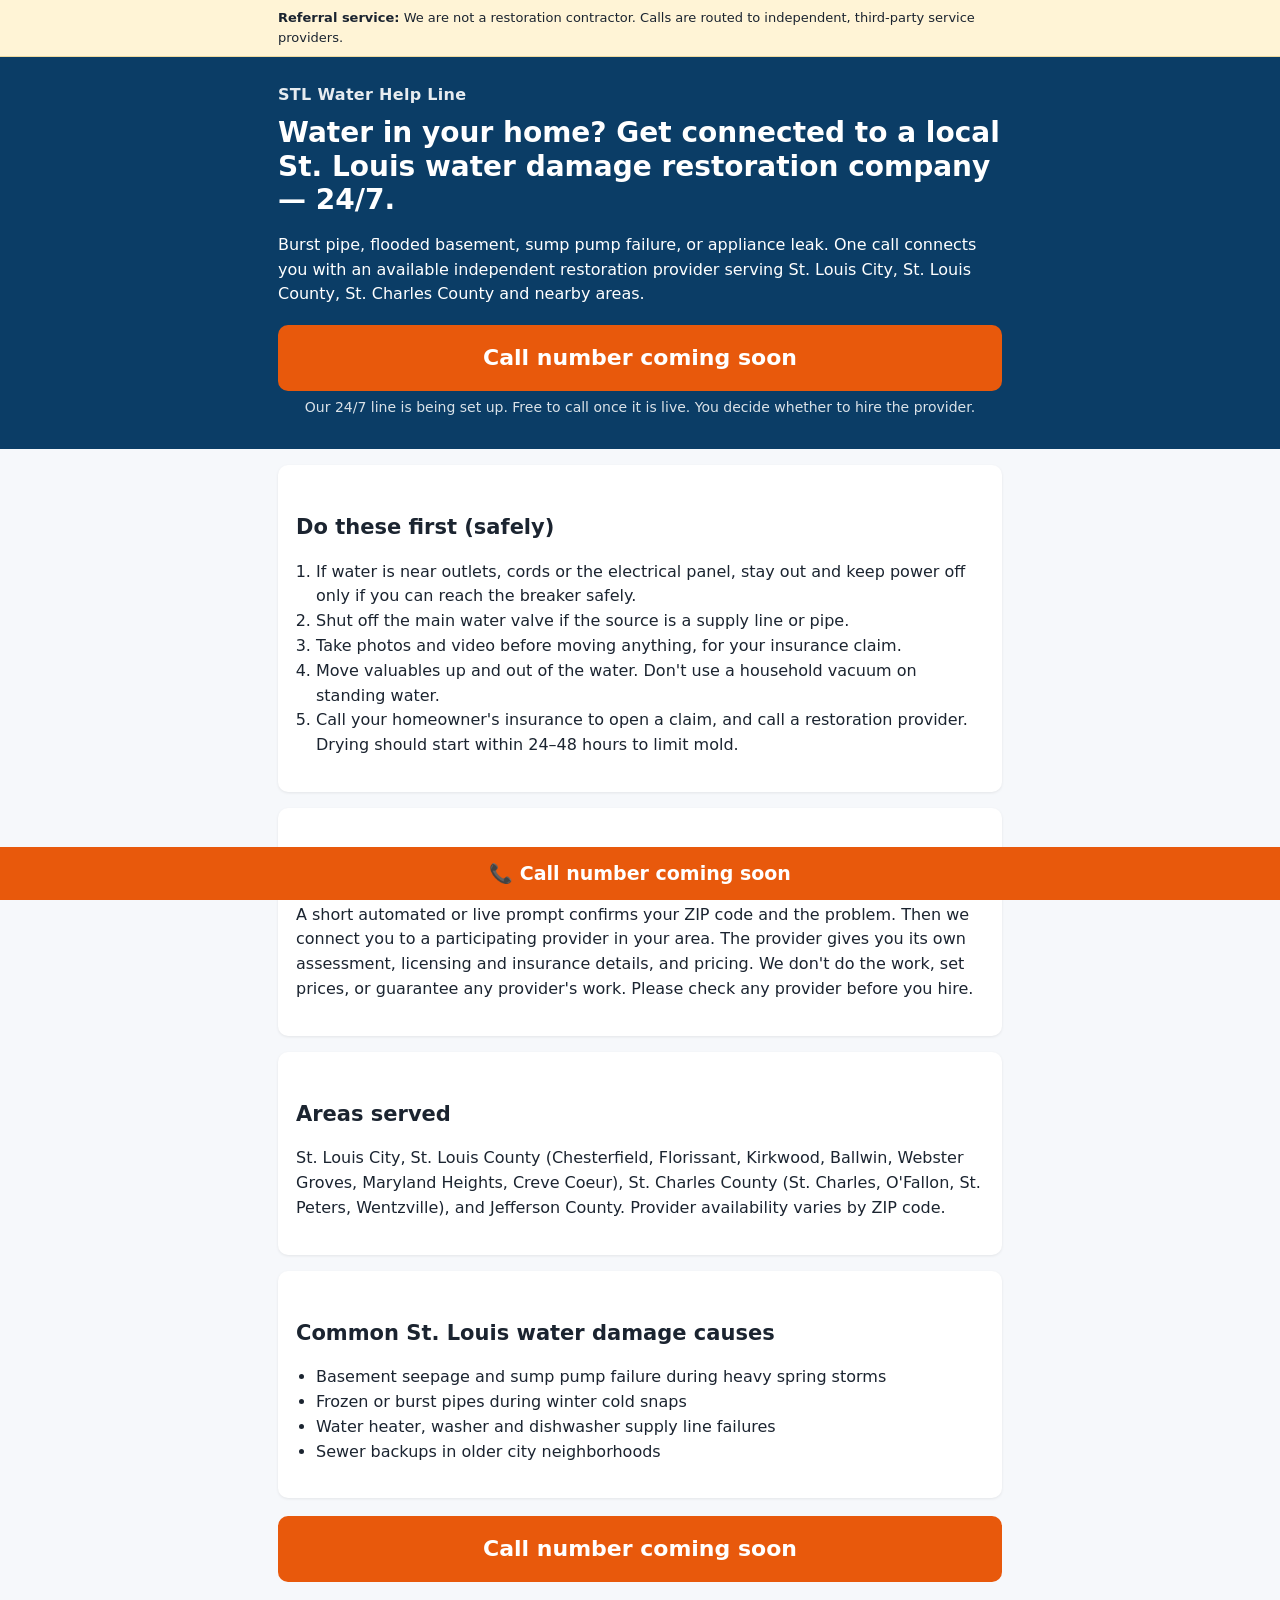
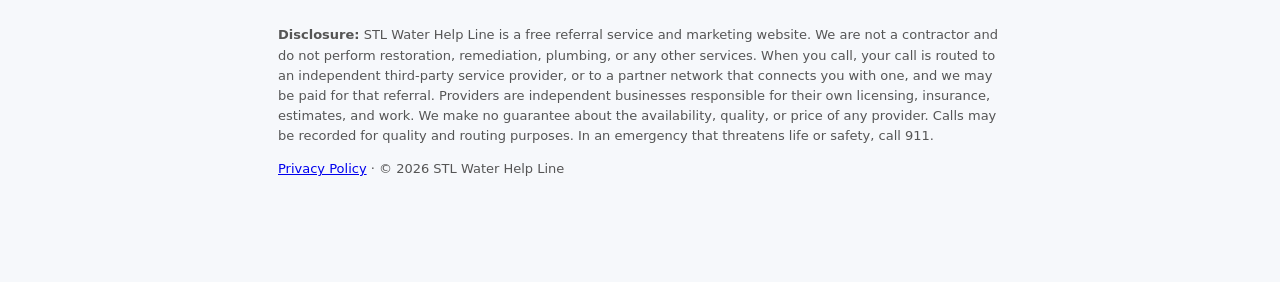
==== index.html @ f05cf660 "Add STL Water Help Line static site and Pages workflow" ====
<!doctype html>
<html lang="en"><head>
<meta charset="utf-8"><meta name="viewport" content="width=device-width,initial-scale=1">
<title>St. Louis Water Damage Help Line | Connect With a Local Restoration Pro 24/7</title>
<meta name="description" content="Free referral service connecting St. Louis-area homeowners with independent local water damage restoration companies. Call 24/7.">

<style>
*{box-sizing:border-box}body{margin:0;font-family:system-ui,-apple-system,Segoe UI,Roboto,sans-serif;color:#1b2430;line-height:1.55;background:#f6f8fb}
.wrap{max-width:760px;margin:0 auto;padding:0 18px}
.notice{background:#fff4d6;font-size:13px;padding:8px 0;border-bottom:1px solid #ecd9a0}
header{background:#0b3d66;color:#fff;padding:26px 0 30px}
h1{font-size:28px;line-height:1.2;margin:8px 0 10px}h2{font-size:21px;margin:28px 0 8px}
.brand{font-weight:700;letter-spacing:.3px;opacity:.9}
.call{display:block;text-align:center;background:#e8590c;color:#fff;font-size:22px;font-weight:700;text-decoration:none;padding:16px;border-radius:10px;margin:18px 0 6px}
.sub{font-size:14px;opacity:.85;text-align:center}
.card{background:#fff;border-radius:10px;padding:18px;margin:16px 0;box-shadow:0 1px 3px rgba(0,0,0,.08)}
ol,ul{padding-left:20px}footer{font-size:13px;color:#555;padding:24px 0 90px}
.sticky{position:fixed;bottom:0;left:0;right:0;background:#e8590c;text-align:center;padding:12px}
.sticky a{color:#fff;font-weight:700;font-size:19px;text-decoration:none}
</style></head><body>
<div class="notice"><div class="wrap"><strong>Referral service:</strong> We are not a restoration contractor. Calls are routed to independent, third-party service providers.</div></div>
<header><div class="wrap">
<div class="brand">STL Water Help Line</div>
<h1>Water in your home? Get connected to a local St. Louis water damage restoration company — 24/7.</h1>
<p>Burst pipe, flooded basement, sump pump failure, or appliance leak. One call connects you with an available independent restoration provider serving St. Louis City, St. Louis County, St. Charles County and nearby areas.</p>
<span class="call">Call number coming soon</span>
<div class="sub">Our 24/7 line is being set up. Free to call once it is live. You decide whether to hire the provider.</div>
</div></header>
<main class="wrap">
<div class="card"><h2>Do these first (safely)</h2><ol>
<li>If water is near outlets, cords or the electrical panel, stay out and keep power off only if you can reach the breaker safely.</li>
<li>Shut off the main water valve if the source is a supply line or pipe.</li>
<li>Take photos and video before moving anything, for your insurance claim.</li>
<li>Move valuables up and out of the water. Don't use a household vacuum on standing water.</li>
<li>Call your homeowner's insurance to open a claim, and call a restoration provider. Drying should start within 24–48 hours to limit mold.</li></ol></div>
<div class="card"><h2>What happens when you call</h2>
<p>A short automated or live prompt confirms your ZIP code and the problem. Then we connect you to a participating provider in your area. The provider gives you its own assessment, licensing and insurance details, and pricing. We don't do the work, set prices, or guarantee any provider's work. Please check any provider before you hire.</p></div>
<div class="card"><h2>Areas served</h2>
<p>St. Louis City, St. Louis County (Chesterfield, Florissant, Kirkwood, Ballwin, Webster Groves, Maryland Heights, Creve Coeur), St. Charles County (St. Charles, O'Fallon, St. Peters, Wentzville), and Jefferson County. Provider availability varies by ZIP code.</p></div>
<div class="card"><h2>Common St. Louis water damage causes</h2><ul>
<li>Basement seepage and sump pump failure during heavy spring storms</li>
<li>Frozen or burst pipes during winter cold snaps</li>
<li>Water heater, washer and dishwasher supply line failures</li>
<li>Sewer backups in older city neighborhoods</li></ul></div>
<span class="call">Call number coming soon</span>
</main>
<footer><div class="wrap">
<p><strong>Disclosure:</strong> STL Water Help Line is a free referral service and marketing website. We are not a contractor and do not perform restoration, remediation, plumbing, or any other services. When you call, your call is routed to an independent third-party service provider, or to a partner network that connects you with one, and we may be paid for that referral. Providers are independent businesses responsible for their own licensing, insurance, estimates, and work. We make no guarantee about the availability, quality, or price of any provider. Calls may be recorded for quality and routing purposes. In an emergency that threatens life or safety, call 911.</p>
<p><a href="privacy.html">Privacy Policy</a> · © 2026 STL Water Help Line</p>
</div></footer>
<div class="sticky"><a>📞 Call number coming soon</a></div>
</body></html>
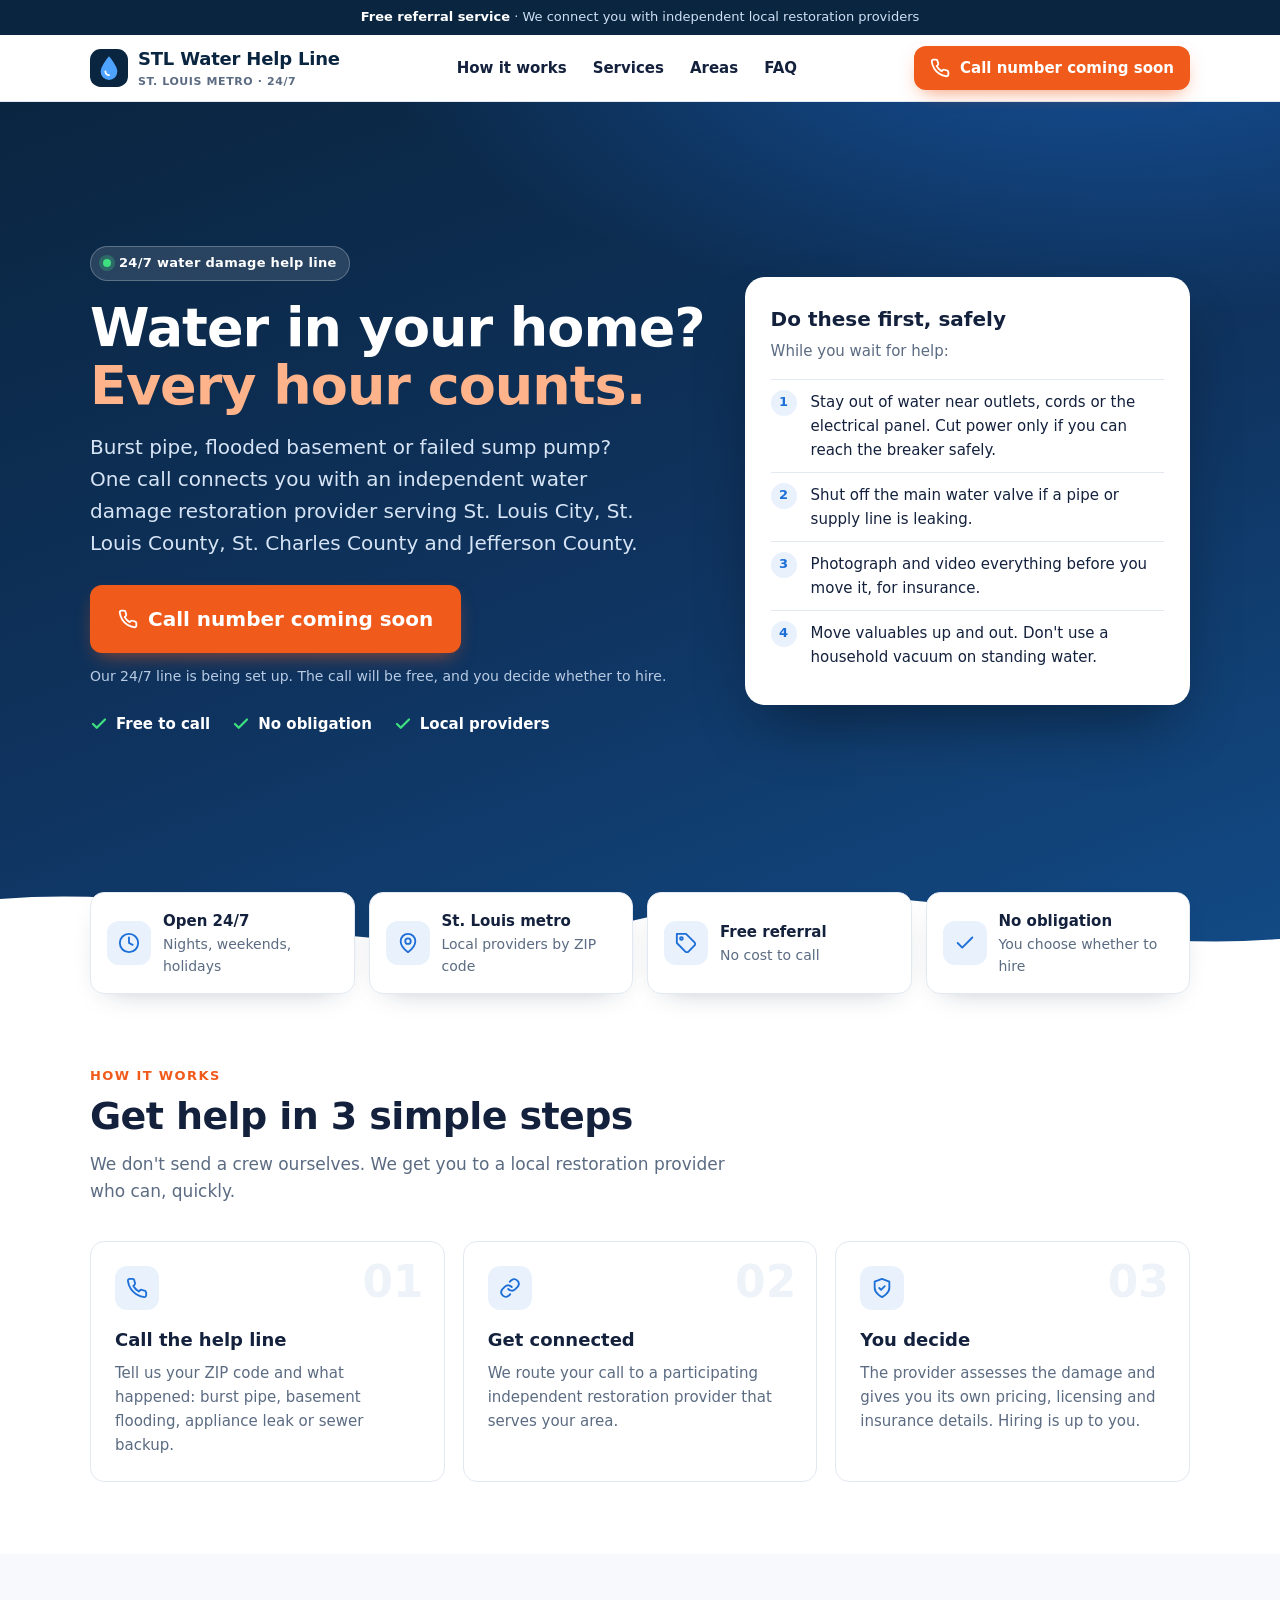
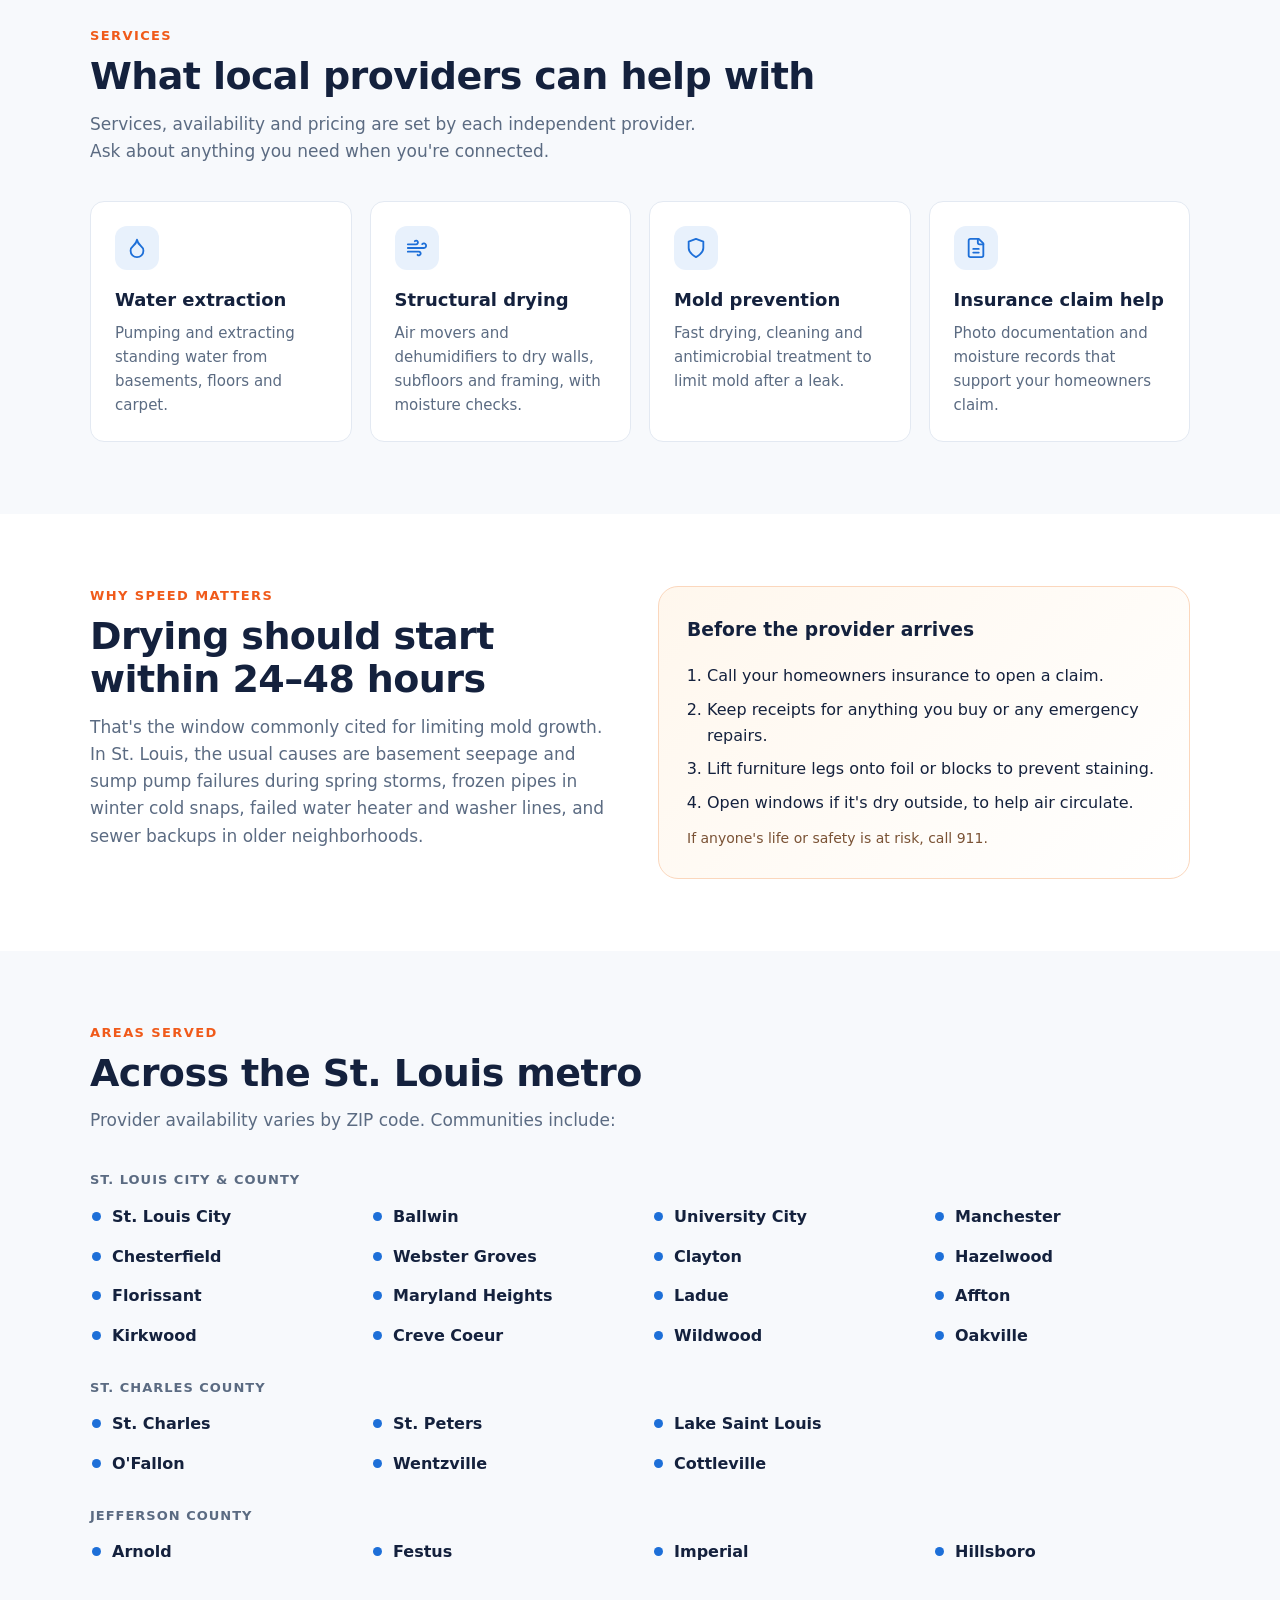
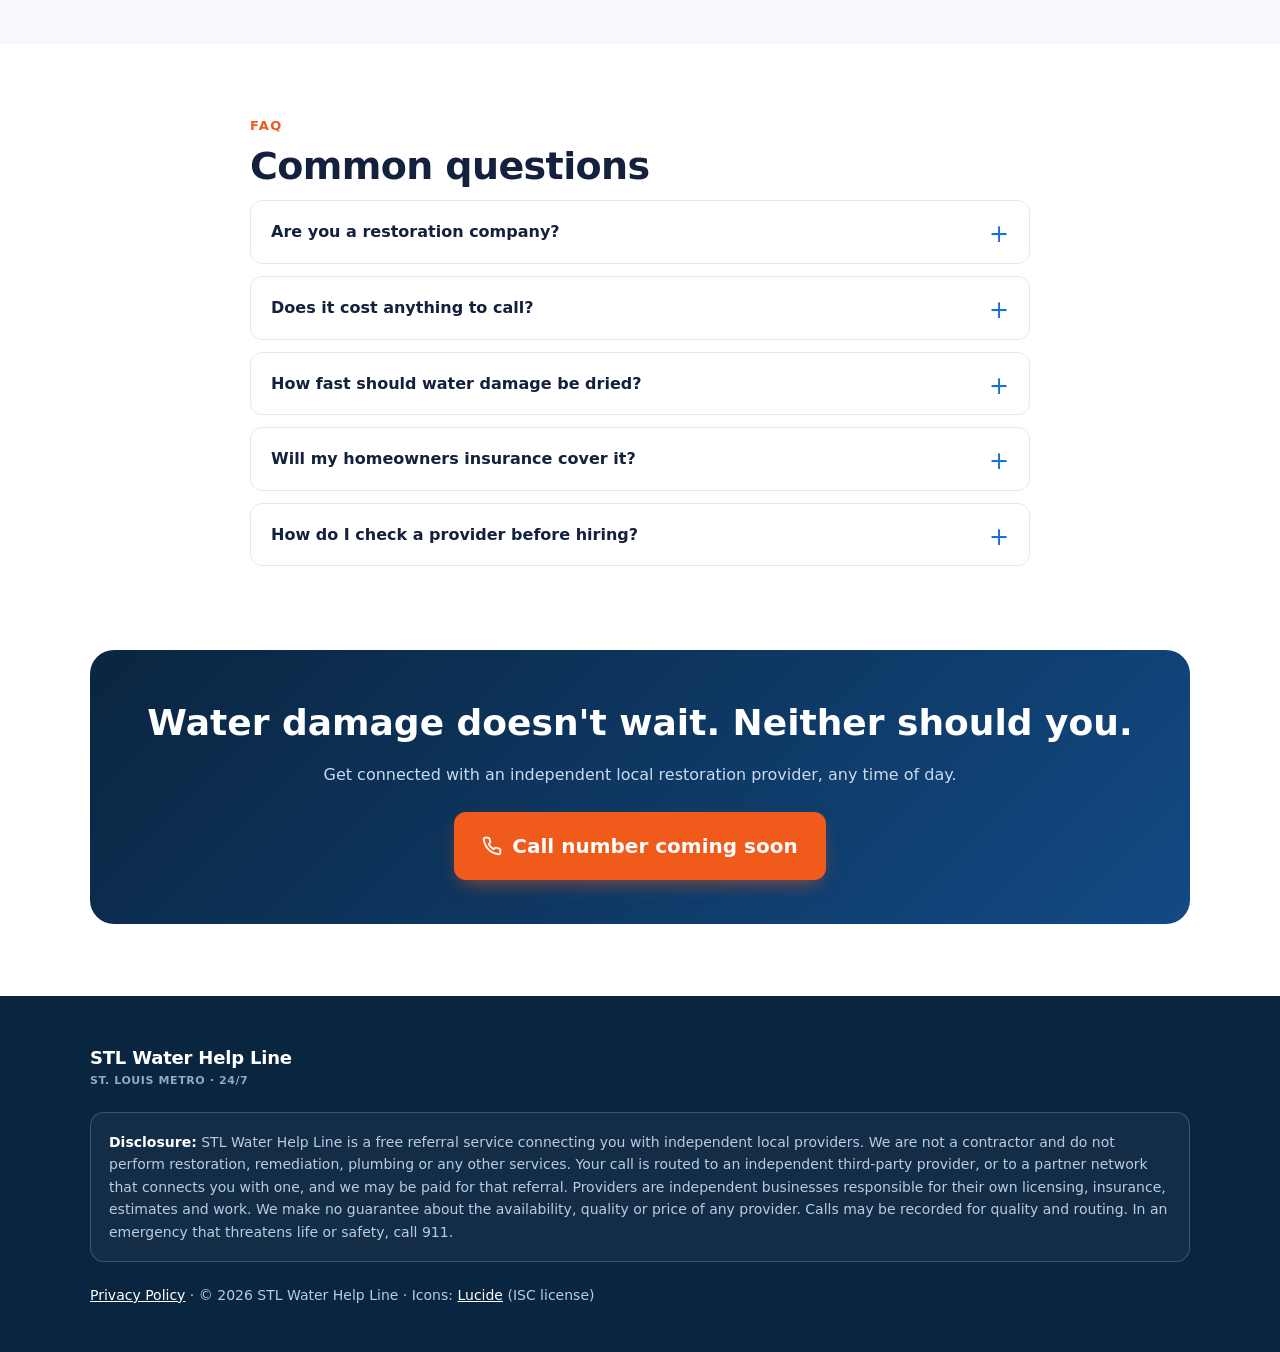
==== commit eb467bfc: "Redesign: professional mobile-first layout, sticky call bar, services, areas, FAQ, schema" ====
--- a/index.html
+++ b/index.html
@@ -1,52 +1,157 @@
 <!doctype html>
-<html lang="en"><head>
-<meta charset="utf-8"><meta name="viewport" content="width=device-width,initial-scale=1">
-<title>St. Louis Water Damage Help Line | Connect With a Local Restoration Pro 24/7</title>
-<meta name="description" content="Free referral service connecting St. Louis-area homeowners with independent local water damage restoration companies. Call 24/7.">
+<html lang="en">
+<head>
+<meta charset="utf-8">
+<meta name="viewport" content="width=device-width,initial-scale=1,viewport-fit=cover">
+<title>St. Louis Water Damage Help Line | 24/7 Referral to Local Restoration Pros</title>
+<meta name="description" content="Water in your St. Louis home? Our free 24/7 referral line connects you with independent local water damage restoration companies for extraction, drying, mold prevention and insurance claim help.">
+<meta name="theme-color" content="#0a2540">
+<link rel="canonical" href="https://kschilly97.github.io/stl-water-helpline/">
+<meta property="og:type" content="website">
+<meta property="og:title" content="St. Louis Water Damage Help Line">
+<meta property="og:description" content="Free 24/7 referral service connecting St. Louis-area homeowners with independent local water damage restoration providers.">
+<meta property="og:url" content="https://kschilly97.github.io/stl-water-helpline/">
+<meta name="twitter:card" content="summary">
+<link rel="icon" href="data:image/svg+xml,%3Csvg xmlns='http://www.w3.org/2000/svg' viewBox='0 0 32 32'%3E%3Crect width='32' height='32' rx='8' fill='%230a2540'/%3E%3Cpath d='M16 6s-7 8-7 13a7 7 0 0 0 14 0c0-5-7-13-7-13z' fill='%234da3ff'/%3E%3C/svg%3E">
+<link rel="stylesheet" href="styles.css">
+<script type="application/ld+json">
+{"@context":"https://schema.org","@graph":[
+{"@type":"Organization","@id":"https://kschilly97.github.io/stl-water-helpline/#org","name":"STL Water Help Line","url":"https://kschilly97.github.io/stl-water-helpline/","description":"A free referral service connecting St. Louis-area homeowners with independent local water damage restoration providers. Not a contractor."},
+{"@type":"Service","name":"Water damage restoration referral","serviceType":"Referral to independent water damage restoration providers","provider":{"@id":"https://kschilly97.github.io/stl-water-helpline/#org"},"areaServed":[{"@type":"City","name":"St. Louis, MO"},{"@type":"AdministrativeArea","name":"St. Louis County, MO"},{"@type":"AdministrativeArea","name":"St. Charles County, MO"},{"@type":"AdministrativeArea","name":"Jefferson County, MO"}],"offers":{"@type":"Offer","price":"0","priceCurrency":"USD","description":"The referral call is free. Providers quote their own pricing."}},
+{"@type":"FAQPage","mainEntity":[
+{"@type":"Question","name":"Are you a restoration company?","acceptedAnswer":{"@type":"Answer","text":"No. We are a free referral service. We connect you with independent local providers who do the work, and we may be paid for that referral."}},
+{"@type":"Question","name":"Does it cost anything to call?","acceptedAnswer":{"@type":"Answer","text":"The call and referral are free. If you hire a provider, they give you their own estimate and pricing."}},
+{"@type":"Question","name":"How fast should water damage be dried?","acceptedAnswer":{"@type":"Answer","text":"Ideally drying starts within 24 to 48 hours, which is the window commonly cited for limiting mold growth."}},
+{"@type":"Question","name":"Will my homeowners insurance cover it?","acceptedAnswer":{"@type":"Answer","text":"It depends on your policy and the cause. Sudden events like a burst pipe are often covered, while flooding from outside and gradual leaks often are not. Check with your insurer."}}
+]}]}
+</script>
+</head>
+<body>
+<a class="skip" href="#main">Skip to content</a>
+<div class="topbar"><div class="wrap"><strong>Free referral service</strong> &middot; We connect you with independent local restoration providers</div></div>
+<header class="nav"><div class="wrap">
+  <a class="logo" href="#top" aria-label="STL Water Help Line home">
+    <svg width="38" height="38" viewBox="0 0 32 32" aria-hidden="true"><rect width="32" height="32" rx="9" fill="#0a2540"/><path d="M16 6s-7 8-7 13a7 7 0 0 0 14 0c0-5-7-13-7-13z" fill="#4da3ff"/><path d="M13 19a3 3 0 0 0 3 3" stroke="#fff" stroke-width="1.6" fill="none" stroke-linecap="round"/></svg>
+    <span>STL Water Help Line<small>St. Louis Metro &middot; 24/7</small></span>
+  </a>
+  <ul><li><a href="#how">How it works</a></li><li><a href="#services">Services</a></li><li><a href="#areas">Areas</a></li><li><a href="#faq">FAQ</a></li></ul>
+  <a class="btn btn-sm" data-call="short" aria-disabled="true"><svg width="20" height="20" viewBox="0 0 24 24" fill="none" stroke="currentColor" stroke-width="2.2" stroke-linecap="round" stroke-linejoin="round" aria-hidden="true"><path d="M22 16.9v3a2 2 0 0 1-2.2 2 19.8 19.8 0 0 1-8.6-3.1 19.5 19.5 0 0 1-6-6A19.8 19.8 0 0 1 2.1 4.2 2 2 0 0 1 4.1 2h3a2 2 0 0 1 2 1.7c.1.9.4 1.8.7 2.7a2 2 0 0 1-.5 2.1L8 9.8a16 16 0 0 0 6 6l1.3-1.3a2 2 0 0 1 2.1-.4c.9.3 1.8.6 2.7.7a2 2 0 0 1 1.7 2z"/></svg><span data-call-text>Call number coming soon</span></a>
+</div></header>
 
-<style>
-*{box-sizing:border-box}body{margin:0;font-family:system-ui,-apple-system,Segoe UI,Roboto,sans-serif;color:#1b2430;line-height:1.55;background:#f6f8fb}
-.wrap{max-width:760px;margin:0 auto;padding:0 18px}
-.notice{background:#fff4d6;font-size:13px;padding:8px 0;border-bottom:1px solid #ecd9a0}
-header{background:#0b3d66;color:#fff;padding:26px 0 30px}
-h1{font-size:28px;line-height:1.2;margin:8px 0 10px}h2{font-size:21px;margin:28px 0 8px}
-.brand{font-weight:700;letter-spacing:.3px;opacity:.9}
-.call{display:block;text-align:center;background:#e8590c;color:#fff;font-size:22px;font-weight:700;text-decoration:none;padding:16px;border-radius:10px;margin:18px 0 6px}
-.sub{font-size:14px;opacity:.85;text-align:center}
-.card{background:#fff;border-radius:10px;padding:18px;margin:16px 0;box-shadow:0 1px 3px rgba(0,0,0,.08)}
-ol,ul{padding-left:20px}footer{font-size:13px;color:#555;padding:24px 0 90px}
-.sticky{position:fixed;bottom:0;left:0;right:0;background:#e8590c;text-align:center;padding:12px}
-.sticky a{color:#fff;font-weight:700;font-size:19px;text-decoration:none}
-</style></head><body>
-<div class="notice"><div class="wrap"><strong>Referral service:</strong> We are not a restoration contractor. Calls are routed to independent, third-party service providers.</div></div>
-<header><div class="wrap">
-<div class="brand">STL Water Help Line</div>
-<h1>Water in your home? Get connected to a local St. Louis water damage restoration company — 24/7.</h1>
-<p>Burst pipe, flooded basement, sump pump failure, or appliance leak. One call connects you with an available independent restoration provider serving St. Louis City, St. Louis County, St. Charles County and nearby areas.</p>
-<span class="call">Call number coming soon</span>
-<div class="sub">Our 24/7 line is being set up. Free to call once it is live. You decide whether to hire the provider.</div>
-</div></header>
-<main class="wrap">
-<div class="card"><h2>Do these first (safely)</h2><ol>
-<li>If water is near outlets, cords or the electrical panel, stay out and keep power off only if you can reach the breaker safely.</li>
-<li>Shut off the main water valve if the source is a supply line or pipe.</li>
-<li>Take photos and video before moving anything, for your insurance claim.</li>
-<li>Move valuables up and out of the water. Don't use a household vacuum on standing water.</li>
-<li>Call your homeowner's insurance to open a claim, and call a restoration provider. Drying should start within 24–48 hours to limit mold.</li></ol></div>
-<div class="card"><h2>What happens when you call</h2>
-<p>A short automated or live prompt confirms your ZIP code and the problem. Then we connect you to a participating provider in your area. The provider gives you its own assessment, licensing and insurance details, and pricing. We don't do the work, set prices, or guarantee any provider's work. Please check any provider before you hire.</p></div>
-<div class="card"><h2>Areas served</h2>
-<p>St. Louis City, St. Louis County (Chesterfield, Florissant, Kirkwood, Ballwin, Webster Groves, Maryland Heights, Creve Coeur), St. Charles County (St. Charles, O'Fallon, St. Peters, Wentzville), and Jefferson County. Provider availability varies by ZIP code.</p></div>
-<div class="card"><h2>Common St. Louis water damage causes</h2><ul>
-<li>Basement seepage and sump pump failure during heavy spring storms</li>
-<li>Frozen or burst pipes during winter cold snaps</li>
-<li>Water heater, washer and dishwasher supply line failures</li>
-<li>Sewer backups in older city neighborhoods</li></ul></div>
-<span class="call">Call number coming soon</span>
+<main id="main">
+<section class="hero" id="top"><div class="wrap">
+  <div>
+    <span class="pill"><span class="dot" aria-hidden="true"></span>24/7 water damage help line</span>
+    <h1>Water in your home? <em>Every hour counts.</em></h1>
+    <p class="lead">Burst pipe, flooded basement or failed sump pump? One call connects you with an independent water damage restoration provider serving St. Louis City, St. Louis County, St. Charles County and Jefferson County.</p>
+    <a class="btn btn-lg" data-call="long" aria-disabled="true"><svg width="20" height="20" viewBox="0 0 24 24" fill="none" stroke="currentColor" stroke-width="2.2" stroke-linecap="round" stroke-linejoin="round" aria-hidden="true"><path d="M22 16.9v3a2 2 0 0 1-2.2 2 19.8 19.8 0 0 1-8.6-3.1 19.5 19.5 0 0 1-6-6A19.8 19.8 0 0 1 2.1 4.2 2 2 0 0 1 4.1 2h3a2 2 0 0 1 2 1.7c.1.9.4 1.8.7 2.7a2 2 0 0 1-.5 2.1L8 9.8a16 16 0 0 0 6 6l1.3-1.3a2 2 0 0 1 2.1-.4c.9.3 1.8.6 2.7.7a2 2 0 0 1 1.7 2z"/></svg><span data-call-text>Call number coming soon</span></a>
+    <div class="note">Our 24/7 line is being set up. The call will be free, and you decide whether to hire.</div>
+    <ul class="checks">
+      <li><svg width="18" height="18" viewBox="0 0 24 24" fill="none" stroke="#3ee07f" stroke-width="3" stroke-linecap="round" stroke-linejoin="round" aria-hidden="true"><path d="M20 6 9 17l-5-5"/></svg>Free to call</li><li><svg width="18" height="18" viewBox="0 0 24 24" fill="none" stroke="#3ee07f" stroke-width="3" stroke-linecap="round" stroke-linejoin="round" aria-hidden="true"><path d="M20 6 9 17l-5-5"/></svg>No obligation</li><li><svg width="18" height="18" viewBox="0 0 24 24" fill="none" stroke="#3ee07f" stroke-width="3" stroke-linecap="round" stroke-linejoin="round" aria-hidden="true"><path d="M20 6 9 17l-5-5"/></svg>Local providers</li>
+    </ul>
+  </div>
+  <aside class="panel" aria-labelledby="first">
+    <h2 id="first">Do these first, safely</h2>
+    <p>While you wait for help:</p>
+    <ol>
+      <li>Stay out of water near outlets, cords or the electrical panel. Cut power only if you can reach the breaker safely.</li>
+      <li>Shut off the main water valve if a pipe or supply line is leaking.</li>
+      <li>Photograph and video everything before you move it, for insurance.</li>
+      <li>Move valuables up and out. Don't use a household vacuum on standing water.</li>
+    </ol>
+  </aside>
+</div></section>
+
+<div class="wrap">
+  <div class="badges">
+    <div class="badge"><span class="ico"><svg width="22" height="22" viewBox="0 0 24 24" fill="none" stroke="currentColor" stroke-width="2" stroke-linecap="round" stroke-linejoin="round" aria-hidden="true"><circle cx="12" cy="12" r="10"/><path d="M12 6v6l4 2"/></svg></span><span><strong>Open 24/7</strong>Nights, weekends, holidays</span></div>
+    <div class="badge"><span class="ico"><svg width="22" height="22" viewBox="0 0 24 24" fill="none" stroke="currentColor" stroke-width="2" stroke-linecap="round" stroke-linejoin="round" aria-hidden="true"><path d="M20 10c0 6-8 12-8 12s-8-6-8-12a8 8 0 0 1 16 0Z"/><circle cx="12" cy="10" r="3"/></svg></span><span><strong>St. Louis metro</strong>Local providers by ZIP code</span></div>
+    <div class="badge"><span class="ico"><svg width="22" height="22" viewBox="0 0 24 24" fill="none" stroke="currentColor" stroke-width="2" stroke-linecap="round" stroke-linejoin="round" aria-hidden="true"><path d="M12 2H2v10l9.3 9.3a2.4 2.4 0 0 0 3.4 0l6.6-6.6a2.4 2.4 0 0 0 0-3.4Z"/><circle cx="7" cy="7" r="1.5"/></svg></span><span><strong>Free referral</strong>No cost to call</span></div>
+    <div class="badge"><span class="ico"><svg width="22" height="22" viewBox="0 0 24 24" fill="none" stroke="currentColor" stroke-width="2" stroke-linecap="round" stroke-linejoin="round" aria-hidden="true"><path d="M20 6 9 17l-5-5"/></svg></span><span><strong>No obligation</strong>You choose whether to hire</span></div>
+  </div>
+</div>
+
+<section id="how"><div class="wrap">
+  <p class="eyebrow">How it works</p>
+  <h2 class="title">Get help in 3 simple steps</h2>
+  <p class="intro">We don't send a crew ourselves. We get you to a local restoration provider who can, quickly.</p>
+  <div class="grid g3">
+    <div class="card step"><span class="n" aria-hidden="true">01</span><span class="ico"><svg width="22" height="22" viewBox="0 0 24 24" fill="none" stroke="currentColor" stroke-width="2" stroke-linecap="round" stroke-linejoin="round" aria-hidden="true"><path d="M22 16.9v3a2 2 0 0 1-2.2 2 19.8 19.8 0 0 1-8.6-3.1 19.5 19.5 0 0 1-6-6A19.8 19.8 0 0 1 2.1 4.2 2 2 0 0 1 4.1 2h3a2 2 0 0 1 2 1.7c.1.9.4 1.8.7 2.7a2 2 0 0 1-.5 2.1L8 9.8a16 16 0 0 0 6 6l1.3-1.3a2 2 0 0 1 2.1-.4c.9.3 1.8.6 2.7.7a2 2 0 0 1 1.7 2z"/></svg></span><h3>Call the help line</h3><p>Tell us your ZIP code and what happened: burst pipe, basement flooding, appliance leak or sewer backup.</p></div>
+    <div class="card step"><span class="n" aria-hidden="true">02</span><span class="ico"><svg width="22" height="22" viewBox="0 0 24 24" fill="none" stroke="currentColor" stroke-width="2" stroke-linecap="round" stroke-linejoin="round" aria-hidden="true"><path d="M10 13a5 5 0 0 0 7.5.5l3-3a5 5 0 0 0-7-7l-1.7 1.7"/><path d="M14 11a5 5 0 0 0-7.5-.5l-3 3a5 5 0 0 0 7 7l1.7-1.7"/></svg></span><h3>Get connected</h3><p>We route your call to a participating independent restoration provider that serves your area.</p></div>
+    <div class="card step"><span class="n" aria-hidden="true">03</span><span class="ico"><svg width="22" height="22" viewBox="0 0 24 24" fill="none" stroke="currentColor" stroke-width="2" stroke-linecap="round" stroke-linejoin="round" aria-hidden="true"><path d="M12 22s8-4 8-10V5l-8-3-8 3v7c0 6 8 10 8 10"/><path d="m9 12 2 2 4-4"/></svg></span><h3>You decide</h3><p>The provider assesses the damage and gives you its own pricing, licensing and insurance details. Hiring is up to you.</p></div>
+  </div>
+</div></section>
+
+<section id="services" class="alt"><div class="wrap">
+  <p class="eyebrow">Services</p>
+  <h2 class="title">What local providers can help with</h2>
+  <p class="intro">Services, availability and pricing are set by each independent provider. Ask about anything you need when you're connected.</p>
+  <div class="grid g4">
+    <div class="card"><span class="ico"><svg width="22" height="22" viewBox="0 0 24 24" fill="none" stroke="currentColor" stroke-width="2" stroke-linecap="round" stroke-linejoin="round" aria-hidden="true"><path d="M12 22a7 7 0 0 0 7-7c0-2-1-3.9-3-5.5s-3.5-4-4-6.5c-.5 2.5-2 4.9-4 6.5S5 13 5 15a7 7 0 0 0 7 7z"/></svg></span><h3>Water extraction</h3><p>Pumping and extracting standing water from basements, floors and carpet.</p></div>
+    <div class="card"><span class="ico"><svg width="22" height="22" viewBox="0 0 24 24" fill="none" stroke="currentColor" stroke-width="2" stroke-linecap="round" stroke-linejoin="round" aria-hidden="true"><path d="M17.7 7.7A2.5 2.5 0 1 1 19.5 12H2"/><path d="M9.6 4.6A2 2 0 1 1 11 8H2"/><path d="M12.6 19.4A2 2 0 1 0 14 16H2"/></svg></span><h3>Structural drying</h3><p>Air movers and dehumidifiers to dry walls, subfloors and framing, with moisture checks.</p></div>
+    <div class="card"><span class="ico"><svg width="22" height="22" viewBox="0 0 24 24" fill="none" stroke="currentColor" stroke-width="2" stroke-linecap="round" stroke-linejoin="round" aria-hidden="true"><path d="M12 22s8-4 8-10V5l-8-3-8 3v7c0 6 8 10 8 10"/></svg></span><h3>Mold prevention</h3><p>Fast drying, cleaning and antimicrobial treatment to limit mold after a leak.</p></div>
+    <div class="card"><span class="ico"><svg width="22" height="22" viewBox="0 0 24 24" fill="none" stroke="currentColor" stroke-width="2" stroke-linecap="round" stroke-linejoin="round" aria-hidden="true"><path d="M15 2H6a2 2 0 0 0-2 2v16a2 2 0 0 0 2 2h12a2 2 0 0 0 2-2V7Z"/><path d="M14 2v4a2 2 0 0 0 2 2h4"/><path d="M9 13h6M9 17h6"/></svg></span><h3>Insurance claim help</h3><p>Photo documentation and moisture records that support your homeowners claim.</p></div>
+  </div>
+</div></section>
+
+<section><div class="wrap">
+  <div class="grid g2" style="align-items:start;gap:36px">
+    <div>
+      <p class="eyebrow">Why speed matters</p>
+      <h2 class="title">Drying should start within 24&ndash;48 hours</h2>
+      <p class="intro" style="margin-bottom:0">That's the window commonly cited for limiting mold growth. In St. Louis, the usual causes are basement seepage and sump pump failures during spring storms, frozen pipes in winter cold snaps, failed water heater and washer lines, and sewer backups in older neighborhoods.</p>
+    </div>
+    <div class="safety">
+      <h3 style="margin-top:0">Before the provider arrives</h3>
+      <ol>
+        <li>Call your homeowners insurance to open a claim.</li>
+        <li>Keep receipts for anything you buy or any emergency repairs.</li>
+        <li>Lift furniture legs onto foil or blocks to prevent staining.</li>
+        <li>Open windows if it's dry outside, to help air circulate.</li>
+      </ol>
+      <p style="margin:12px 0 0;font-size:14px;color:#7a5235">If anyone's life or safety is at risk, call 911.</p>
+    </div>
+  </div>
+</div></section>
+
+<section id="areas" class="alt"><div class="wrap">
+  <p class="eyebrow">Areas served</p>
+  <h2 class="title">Across the St. Louis metro</h2>
+  <p class="intro">Provider availability varies by ZIP code. Communities include:</p>
+  <p class="county">St. Louis City &amp; County</p>
+  <ul class="areas"><li>St. Louis City</li><li>Chesterfield</li><li>Florissant</li><li>Kirkwood</li><li>Ballwin</li><li>Webster Groves</li><li>Maryland Heights</li><li>Creve Coeur</li><li>University City</li><li>Clayton</li><li>Ladue</li><li>Wildwood</li><li>Manchester</li><li>Hazelwood</li><li>Affton</li><li>Oakville</li></ul>
+  <p class="county">St. Charles County</p>
+  <ul class="areas"><li>St. Charles</li><li>O'Fallon</li><li>St. Peters</li><li>Wentzville</li><li>Lake Saint Louis</li><li>Cottleville</li></ul>
+  <p class="county">Jefferson County</p>
+  <ul class="areas"><li>Arnold</li><li>Festus</li><li>Imperial</li><li>Hillsboro</li></ul>
+</div></section>
+
+<section id="faq"><div class="wrap" style="max-width:820px">
+  <p class="eyebrow">FAQ</p>
+  <h2 class="title">Common questions</h2>
+  <details><summary>Are you a restoration company?</summary><p>No. STL Water Help Line is a free referral service. We connect you with independent local providers who do the work, and we may be paid for that referral.</p></details>
+  <details><summary>Does it cost anything to call?</summary><p>The call and referral are free. If you hire a provider, it gives you its own estimate and pricing.</p></details>
+  <details><summary>How fast should water damage be dried?</summary><p>Ideally drying starts within 24 to 48 hours, the window commonly cited for limiting mold growth.</p></details>
+  <details><summary>Will my homeowners insurance cover it?</summary><p>It depends on your policy and the cause. Sudden events like a burst pipe are often covered, while outside flooding and gradual leaks often are not. Check with your insurer.</p></details>
+  <details><summary>How do I check a provider before hiring?</summary><p>Ask for proof of insurance and any licensing your municipality requires, get a written estimate, and check independent reviews. Each provider is responsible for its own credentials and work.</p></details>
+</div></section>
+
+<section style="padding-top:0"><div class="wrap">
+  <div class="cta">
+    <h2>Water damage doesn't wait. Neither should you.</h2>
+    <p>Get connected with an independent local restoration provider, any time of day.</p>
+    <a class="btn btn-lg" data-call="long" aria-disabled="true"><svg width="20" height="20" viewBox="0 0 24 24" fill="none" stroke="currentColor" stroke-width="2.2" stroke-linecap="round" stroke-linejoin="round" aria-hidden="true"><path d="M22 16.9v3a2 2 0 0 1-2.2 2 19.8 19.8 0 0 1-8.6-3.1 19.5 19.5 0 0 1-6-6A19.8 19.8 0 0 1 2.1 4.2 2 2 0 0 1 4.1 2h3a2 2 0 0 1 2 1.7c.1.9.4 1.8.7 2.7a2 2 0 0 1-.5 2.1L8 9.8a16 16 0 0 0 6 6l1.3-1.3a2 2 0 0 1 2.1-.4c.9.3 1.8.6 2.7.7a2 2 0 0 1 1.7 2z"/></svg><span data-call-text>Call number coming soon</span></a>
+  </div>
+</div></section>
 </main>
+
 <footer><div class="wrap">
-<p><strong>Disclosure:</strong> STL Water Help Line is a free referral service and marketing website. We are not a contractor and do not perform restoration, remediation, plumbing, or any other services. When you call, your call is routed to an independent third-party service provider, or to a partner network that connects you with one, and we may be paid for that referral. Providers are independent businesses responsible for their own licensing, insurance, estimates, and work. We make no guarantee about the availability, quality, or price of any provider. Calls may be recorded for quality and routing purposes. In an emergency that threatens life or safety, call 911.</p>
-<p><a href="privacy.html">Privacy Policy</a> · © 2026 STL Water Help Line</p>
+  <span class="logo"><span>STL Water Help Line<small style="color:#8fa9c9">St. Louis Metro &middot; 24/7</small></span></span>
+  <div class="disclosure"><p style="margin:0"><strong>Disclosure:</strong> STL Water Help Line is a free referral service connecting you with independent local providers. We are not a contractor and do not perform restoration, remediation, plumbing or any other services. Your call is routed to an independent third-party provider, or to a partner network that connects you with one, and we may be paid for that referral. Providers are independent businesses responsible for their own licensing, insurance, estimates and work. We make no guarantee about the availability, quality or price of any provider. Calls may be recorded for quality and routing. In an emergency that threatens life or safety, call 911.</p></div>
+  <p><a href="privacy.html">Privacy Policy</a> &middot; &copy; 2026 STL Water Help Line &middot; Icons: <a href="https://lucide.dev">Lucide</a> (ISC license)</p>
 </div></footer>
-<div class="sticky"><a>📞 Call number coming soon</a></div>
-</body></html>
+
+<div class="mbar"><span class="live">OPEN<br>24/7</span><a class="btn" data-call="short" aria-disabled="true"><svg width="20" height="20" viewBox="0 0 24 24" fill="none" stroke="currentColor" stroke-width="2.2" stroke-linecap="round" stroke-linejoin="round" aria-hidden="true"><path d="M22 16.9v3a2 2 0 0 1-2.2 2 19.8 19.8 0 0 1-8.6-3.1 19.5 19.5 0 0 1-6-6A19.8 19.8 0 0 1 2.1 4.2 2 2 0 0 1 4.1 2h3a2 2 0 0 1 2 1.7c.1.9.4 1.8.7 2.7a2 2 0 0 1-.5 2.1L8 9.8a16 16 0 0 0 6 6l1.3-1.3a2 2 0 0 1 2.1-.4c.9.3 1.8.6 2.7.7a2 2 0 0 1 1.7 2z"/></svg><span data-call-text>Call number coming soon</span></a></div>
+<script src="site.js" defer></script>
+</body>
+</html>
--- a/styles.css
+++ b/styles.css
@@ -0,0 +1,81 @@
+:root{--navy:#0a2540;--navy2:#0f3460;--blue:#1d6fd8;--sky:#e8f1fc;--orange:#f05a1a;--orange2:#d94a0e;--ink:#14213d;--muted:#5b6b82;--line:#e3e9f2;--bg:#f7f9fc;--r:14px}
+*{box-sizing:border-box}html{scroll-behavior:smooth}
+body{margin:0;font-family:"Inter",system-ui,-apple-system,"Segoe UI",Roboto,Helvetica,Arial,sans-serif;color:var(--ink);background:#fff;line-height:1.6;-webkit-font-smoothing:antialiased;padding-bottom:76px}
+@media(min-width:900px){body{padding-bottom:0}}
+a{color:var(--blue)}img,svg{display:block}
+.wrap{max-width:1140px;margin:0 auto;padding:0 20px}
+.skip{position:absolute;left:-999px}.skip:focus{left:12px;top:12px;z-index:99;background:#fff;padding:8px 12px;border-radius:8px}
+.topbar{background:var(--navy);color:#cfe0f5;font-size:13px;padding:7px 0;text-align:center}
+.topbar strong{color:#fff}
+.nav{position:sticky;top:0;z-index:40;background:rgba(255,255,255,.96);backdrop-filter:blur(8px);border-bottom:1px solid var(--line)}
+.nav .wrap{display:flex;align-items:center;justify-content:space-between;height:66px;gap:16px}
+.logo{display:flex;align-items:center;gap:10px;text-decoration:none;color:var(--navy);font-weight:800;font-size:18px;letter-spacing:-.2px}
+.logo small{display:block;font-weight:600;font-size:11px;color:var(--muted);letter-spacing:.6px;text-transform:uppercase}
+.nav ul{display:none;list-style:none;margin:0;padding:0;gap:26px}
+.nav ul a{color:var(--ink);text-decoration:none;font-weight:600;font-size:15px}.nav ul a:hover{color:var(--blue)}
+@media(min-width:900px){.nav ul{display:flex}}
+.btn{display:inline-flex;align-items:center;justify-content:center;gap:10px;background:var(--orange);color:#fff;font-weight:800;text-decoration:none;border-radius:12px;padding:14px 22px;font-size:17px;border:0;box-shadow:0 8px 20px -8px rgba(240,90,26,.7);transition:background .15s,transform .15s}
+.btn:hover{background:var(--orange2);transform:translateY(-1px)}
+.btn[aria-disabled=true]{cursor:default}
+.btn-sm{padding:10px 16px;font-size:15px}.nav .btn{display:none}@media(min-width:600px){.nav .btn{display:inline-flex}}
+.btn-lg{padding:18px 28px;font-size:20px;width:100%}@media(min-width:600px){.btn-lg{width:auto}}
+.hero{position:relative;color:#fff;background:radial-gradient(1200px 500px at 85% -10%,rgba(29,111,216,.55),transparent 60%),linear-gradient(160deg,#0a2540 0%,#0f3460 55%,#124a85 100%);overflow:hidden}
+.hero:after{content:"";position:absolute;inset:auto -10% -1px -10%;height:90px;background:url("data:image/svg+xml,%3Csvg xmlns='http://www.w3.org/2000/svg' viewBox='0 0 1440 90' preserveAspectRatio='none'%3E%3Cpath fill='%23ffffff' d='M0 60c120-30 240-30 360 0s240 30 360 0 240-30 360 0 240 30 360 0v30H0z'/%3E%3C/svg%3E") bottom/100% 100% no-repeat}
+.hero .wrap{position:relative;z-index:1;display:grid;gap:36px;padding-top:48px;padding-bottom:110px}
+@media(min-width:900px){.hero .wrap{grid-template-columns:1.25fr .9fr;align-items:center;padding-top:72px;padding-bottom:140px}}
+.pill{display:inline-flex;align-items:center;gap:8px;background:rgba(255,255,255,.12);border:1px solid rgba(255,255,255,.25);padding:6px 12px;border-radius:999px;font-size:13px;font-weight:700;letter-spacing:.3px}
+.dot{width:8px;height:8px;border-radius:50%;background:#3ee07f;box-shadow:0 0 0 4px rgba(62,224,127,.25)}
+.hero h1{font-size:clamp(32px,6vw,54px);line-height:1.08;letter-spacing:-1px;margin:18px 0 16px;font-weight:850}
+.hero h1 em{font-style:normal;color:#ffb38a}
+.hero p.lead{font-size:clamp(17px,2.2vw,20px);color:#d6e4f5;max-width:560px;margin:0 0 26px}
+.hero .note{font-size:14px;color:#b8cbe3;margin-top:12px}
+.checks{list-style:none;padding:0;margin:24px 0 0;display:flex;flex-wrap:wrap;gap:10px 22px;font-weight:600;font-size:15px}
+.checks li{display:flex;align-items:center;gap:8px}
+.panel{background:#fff;color:var(--ink);border-radius:20px;padding:26px;box-shadow:0 30px 60px -20px rgba(0,0,0,.45)}
+.panel h2{font-size:20px;margin:0 0 4px}.panel p{color:var(--muted);margin:0 0 16px;font-size:15px}
+.panel ol{margin:0;padding:0;list-style:none;counter-reset:s}
+.panel li{counter-increment:s;position:relative;padding:10px 0 10px 40px;border-top:1px solid var(--line);font-size:15px}
+.panel li:before{content:counter(s);position:absolute;left:0;top:10px;width:26px;height:26px;border-radius:50%;background:var(--sky);color:var(--blue);font-weight:800;font-size:13px;display:grid;place-items:center}
+.badges{display:grid;grid-template-columns:repeat(2,1fr);gap:14px;margin-top:-56px;position:relative;z-index:2}
+@media(min-width:900px){.badges{grid-template-columns:repeat(4,1fr)}}
+.badge{background:#fff;border:1px solid var(--line);border-radius:var(--r);padding:16px;display:flex;gap:12px;align-items:center;box-shadow:0 10px 30px -18px rgba(10,37,64,.4);font-size:14px;color:var(--muted)}
+.badge strong{display:block;color:var(--ink);font-size:15px}
+.ico{flex:none;width:44px;height:44px;border-radius:12px;background:var(--sky);color:var(--blue);display:grid;place-items:center}
+section{padding:72px 0}.alt{background:var(--bg)}
+.eyebrow{color:var(--orange);font-weight:800;font-size:13px;letter-spacing:1.4px;text-transform:uppercase;margin:0 0 8px}
+h2.title{font-size:clamp(26px,4vw,38px);line-height:1.15;letter-spacing:-.6px;margin:0 0 12px}
+.intro{color:var(--muted);max-width:640px;margin:0 0 36px;font-size:17px}
+.grid{display:grid;gap:18px}
+@media(min-width:700px){.g2{grid-template-columns:repeat(2,1fr)}.g3{grid-template-columns:repeat(3,1fr)}}
+@media(min-width:1000px){.g4{grid-template-columns:repeat(4,1fr)}}
+@media(min-width:700px) and (max-width:999px){.g4{grid-template-columns:repeat(2,1fr)}}
+.card{background:#fff;border:1px solid var(--line);border-radius:var(--r);padding:24px;transition:box-shadow .2s,transform .2s}
+.card:hover{box-shadow:0 18px 40px -24px rgba(10,37,64,.45);transform:translateY(-2px)}
+.card h3{margin:16px 0 6px;font-size:18px}.card p{margin:0;color:var(--muted);font-size:15px}
+.step{position:relative}.step .n{position:absolute;top:18px;right:20px;font-size:44px;font-weight:900;color:#eef3fa;line-height:1}
+.safety{background:linear-gradient(135deg,#fff7ed,#fff);border:1px solid #fbd7bd;border-radius:20px;padding:28px}
+.safety ol{margin:0;padding-left:20px}.safety li{margin:8px 0}
+.areas{columns:2;gap:24px;list-style:none;padding:0;margin:0}
+@media(min-width:700px){.areas{columns:4}}
+.areas li{break-inside:avoid;padding:7px 0 7px 22px;position:relative;font-weight:600}
+.areas li:before{content:"";position:absolute;left:2px;top:15px;width:9px;height:9px;border-radius:50%;background:var(--blue)}
+.county{font-size:13px;font-weight:800;letter-spacing:1px;text-transform:uppercase;color:var(--muted);margin:22px 0 6px}
+details{background:#fff;border:1px solid var(--line);border-radius:12px;padding:0 20px;margin:0 0 12px}
+summary{cursor:pointer;font-weight:700;padding:18px 28px 18px 0;list-style:none;position:relative;font-size:16px}
+summary::-webkit-details-marker{display:none}
+summary:after{content:"+";position:absolute;right:0;top:14px;font-size:24px;color:var(--blue);font-weight:400}
+details[open] summary:after{content:"–"}
+details p{margin:0 0 18px;color:var(--muted)}
+.cta{background:linear-gradient(135deg,var(--navy),#124a85);color:#fff;border-radius:24px;padding:44px 28px;text-align:center}
+.cta h2{font-size:clamp(26px,4vw,36px);margin:0 0 10px}.cta p{color:#c9dbf0;margin:0 0 24px}
+footer{background:var(--navy);color:#b8cbe3;font-size:14px;padding:48px 0 32px}
+footer .logo{color:#fff}footer a{color:#fff}
+.disclosure{border:1px solid rgba(255,255,255,.18);border-radius:14px;padding:18px;margin:22px 0;background:rgba(255,255,255,.04)}
+.disclosure strong{color:#fff}
+.mbar{position:fixed;left:0;right:0;bottom:0;z-index:50;background:#fff;border-top:1px solid var(--line);padding:10px 14px calc(10px + env(safe-area-inset-bottom));box-shadow:0 -10px 30px -12px rgba(10,37,64,.35);display:flex;gap:10px;align-items:center}
+.mbar .btn{flex:1;padding:14px}.mbar .live{font-size:11px;font-weight:800;color:var(--navy);line-height:1.2;text-align:center}
+@media(min-width:900px){.mbar{display:none}}
+.legal{max-width:760px;margin:0 auto;padding:48px 20px 72px}.legal h1{font-size:clamp(28px,5vw,40px);letter-spacing:-.6px;margin:0 0 6px}
+.legal h2{font-size:20px;margin:30px 0 8px}.legal p,.legal li{color:#33415c}.legal .meta{color:var(--muted);margin:0 0 24px}
+:focus-visible{outline:3px solid #ffb38a;outline-offset:2px}
+@media(prefers-reduced-motion:reduce){*{transition:none!important;scroll-behavior:auto!important}}
